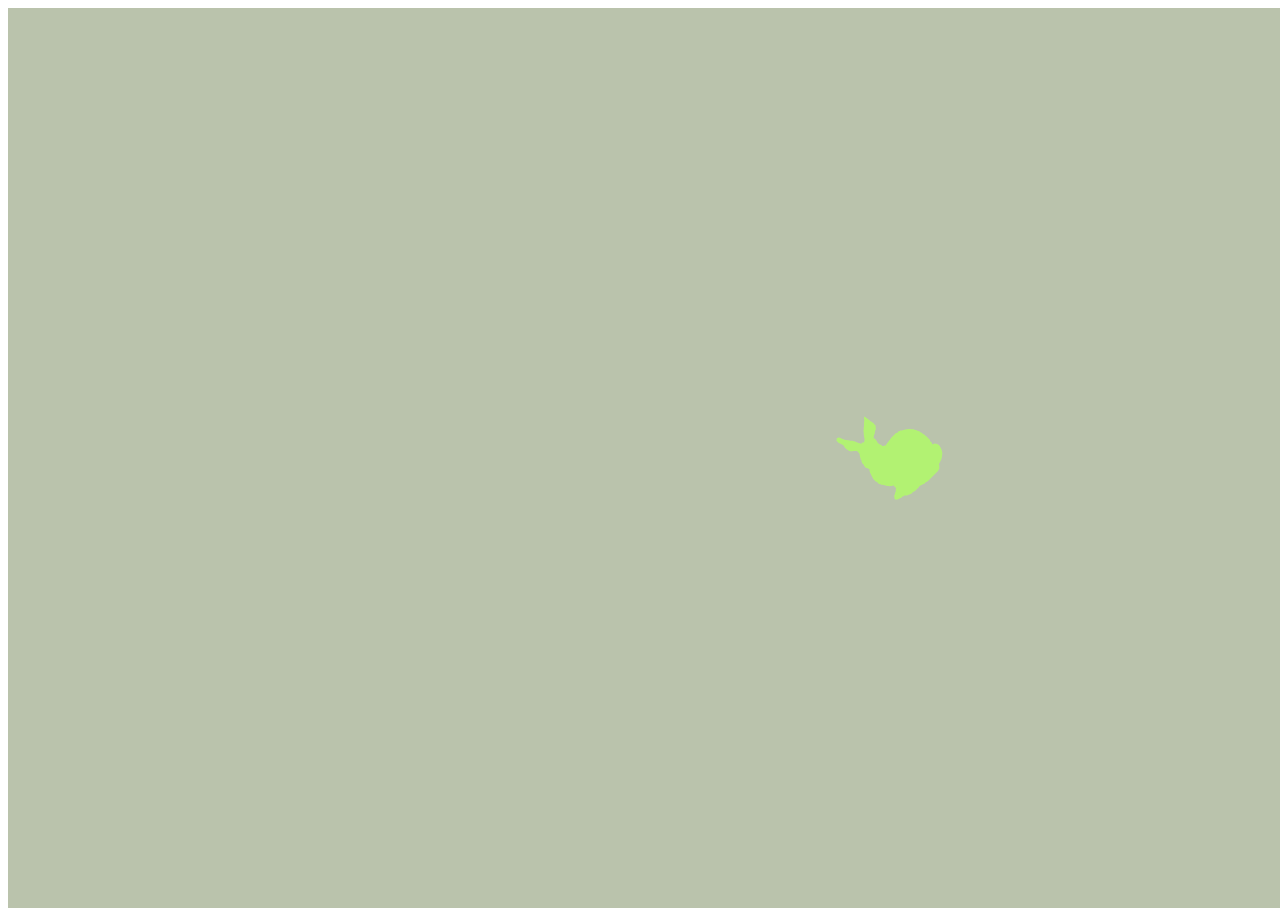
==== Lab1/Lab1b/index.html @ 3d0357de "parser now supports shading" ====
<!DOCTYPE html>
<html lang="en">

<head>
    <meta charset="utf-8">
    <title>WegGL Example</title>

    <script type="text/javascript" src="gl-matrix-min.js"></script>
    <script type="text/javascript" src="globals.js"></script>
    <script type="text/javascript" src="ShaderProgram.js"></script>
    <script type="text/javascript" src="main.js"></script>
    <script type="text/javascript" src="Shape.js"></script>
    <script type="text/javascript" src="ShapeCreation.js"></script>
    <script type="text/javascript" src="objectParser.js"></script>
    <script type="text/javascript" src="helpers.js"></script>    
    <script id="v-shader-nolight" type="x-shader/x-vertex">
        precision mediump float;

        attribute vec4 vertexPosition; 
        attribute vec4 vertexColor;   

        uniform mat4 modelViewMatrix;
        uniform mat4 projectionMatrix;

        varying vec4 fragmentColor;    

        void main() {
            gl_Position = projectionMatrix * modelViewMatrix * vertexPosition; 
            fragmentColor = vertexColor; 
        }
    </script>
    <script id="v-shader" type="x-shader/x-vertex">
        precision mediump float;

        attribute vec4 vertexPosition; 
        attribute vec4 vertexColor;    
        attribute vec3 vertexNormal;

        uniform mat4 modelViewMatrix;
        uniform mat4 viewMatrix;
        uniform mat4 projectionMatrix;
        uniform mat3 normalMatrix;

        varying vec4 fragmentColor;    

        void main() {
            // Transform light position to view space
            vec4 lightPosition = viewMatrix * vec4(0.0, 0.0, 3.0, 1.0);
            // Transform vertex position to view space
            vec4 viewPosition = modelViewMatrix * vertexPosition;

            // Calculate and normalize light vector
            vec3 lightVector = normalize(lightPosition.xyz - viewPosition.xyz);
            // Transform and normalize the normal
            vec3 transformedNormal = normalize(normalMatrix * vertexNormal);

            // Calculate light intensity
            // This can be negative, so just make negative values 0
            float lightIntensity = max(dot(lightVector, transformedNormal), 0.0);

            gl_Position = projectionMatrix * viewPosition; 
            // Multiply vertex color with lightIntensity
            fragmentColor = vertexColor * lightIntensity;
            // set alpha value to 1 again
            fragmentColor.a = 1.0; 
        }
    </script>
    <script id="f-shader" type="x-shader/x-fragment">
        precision mediump float;

        varying vec4 fragmentColor;

        void main() {
            gl_FragColor = fragmentColor;
        }
    </script>
</head>

<body>
    <canvas id="canvas" width="1800" height="900"></canvas>
</body>

</html>
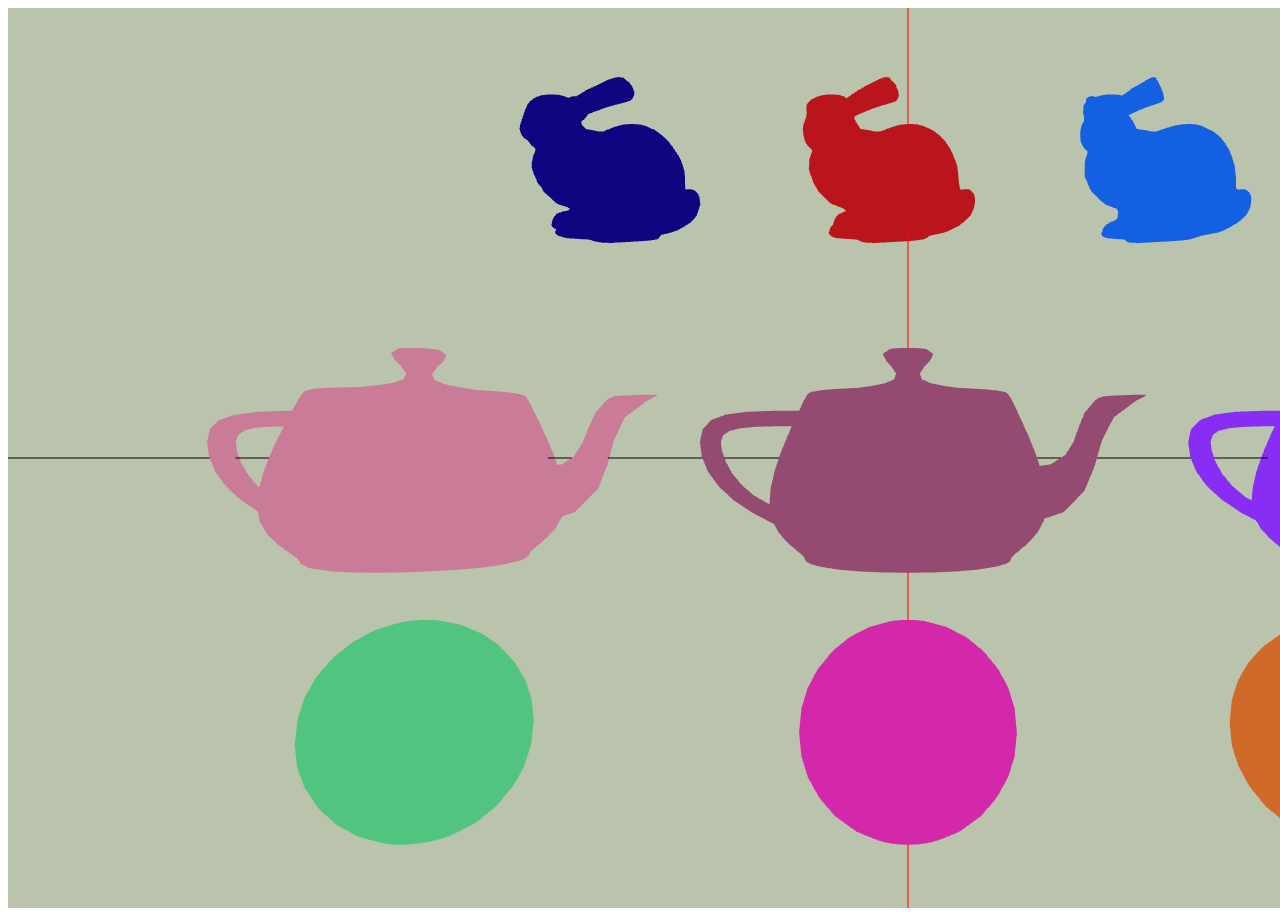
==== commit df12a240: "setting up scene" ====
--- a/Lab1/Lab1b/index.html
+++ b/Lab1/Lab1b/index.html
@@ -10,6 +10,7 @@
     <script type="text/javascript" src="ShaderProgram.js"></script>
     <script type="text/javascript" src="main.js"></script>
     <script type="text/javascript" src="Shape.js"></script>
+    <script type="text/javascript" src="CoordinateSystem.js"></script>
     <script type="text/javascript" src="ShapeCreation.js"></script>
     <script type="text/javascript" src="objectParser.js"></script>
     <script type="text/javascript" src="helpers.js"></script>    
@@ -29,7 +30,7 @@
             fragmentColor = vertexColor; 
         }
     </script>
-    <script id="v-shader" type="x-shader/x-vertex">
+    <script id="v-gouraudDiffuse" type="x-shader/x-vertex">
         precision mediump float;
 
         attribute vec4 vertexPosition; 
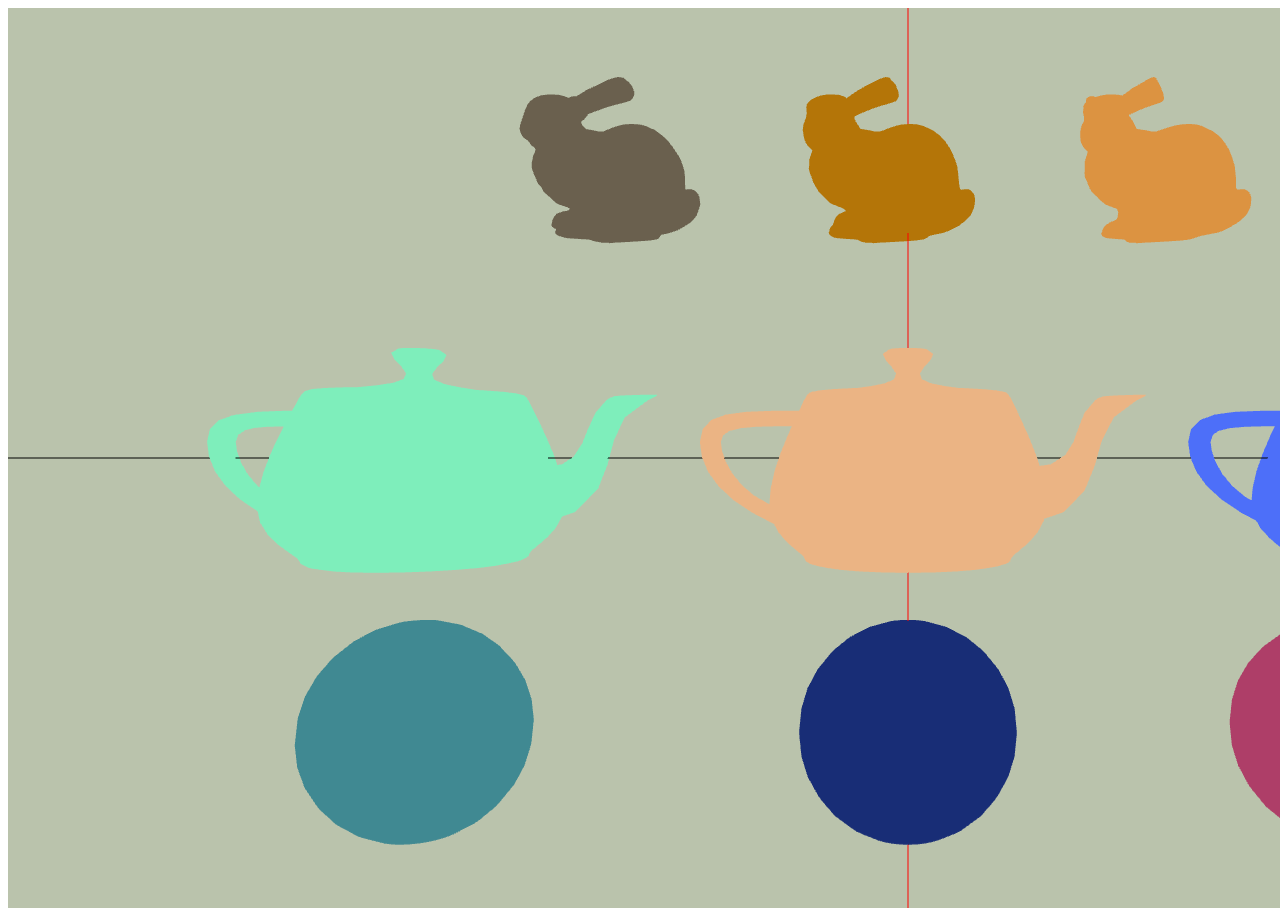
==== commit b20be592: "smooth shading works now" ====
--- a/Lab1/Lab1b/index.html
+++ b/Lab1/Lab1b/index.html
@@ -38,20 +38,19 @@
         attribute vec3 vertexNormal;
 
         uniform mat4 modelViewMatrix;
-        uniform mat4 viewMatrix;
         uniform mat4 projectionMatrix;
         uniform mat3 normalMatrix;
+
+        uniform vec4 lightViewPosition;
 
         varying vec4 fragmentColor;    
 
         void main() {
-            // Transform light position to view space
-            vec4 lightPosition = viewMatrix * vec4(0.0, 0.0, 3.0, 1.0);
             // Transform vertex position to view space
             vec4 viewPosition = modelViewMatrix * vertexPosition;
 
             // Calculate and normalize light vector
-            vec3 lightVector = normalize(lightPosition.xyz - viewPosition.xyz);
+            vec3 lightVector = normalize(lightViewPosition.xyz - viewPosition.xyz);
             // Transform and normalize the normal
             vec3 transformedNormal = normalize(normalMatrix * vertexNormal);
 
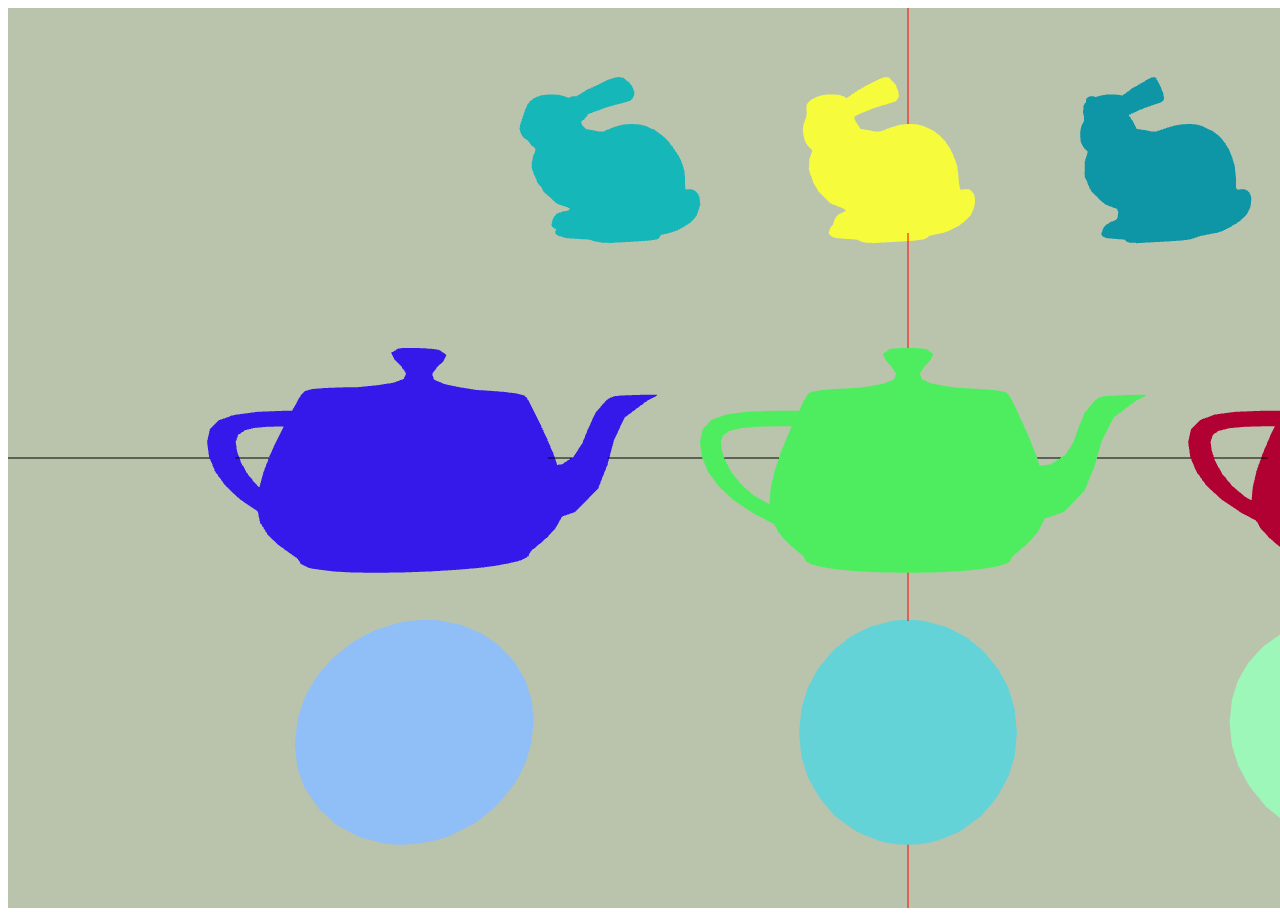
==== commit f5da4b74: "finished gouraud specular shading" ====
--- a/Lab1/Lab1b/index.html
+++ b/Lab1/Lab1b/index.html
@@ -74,6 +74,55 @@
             gl_FragColor = fragmentColor;
         }
     </script>
+    <script id="v-gouraudSpecular" type="x-shader/x-vertex">
+        precision mediump float;
+    
+        attribute vec4 vertexPosition; 
+        attribute vec4 vertexColor;    
+        attribute vec3 vertexNormal;
+    
+        uniform mat4 modelViewMatrix;
+        uniform mat4 projectionMatrix;
+        uniform mat3 normalMatrix;
+    
+        uniform vec4 lightViewPosition;
+    
+        varying vec4 fragmentColor;    
+    
+        void main() {
+            // Transform vertex position to view space
+            vec4 viewPosition = modelViewMatrix * vertexPosition;
+    
+            // Calculate and normalize light vector
+            vec3 lightVector = normalize(lightViewPosition.xyz - viewPosition.xyz);
+            
+            // Transform and normalize the normal
+            vec3 transformedNormal = normalize(normalMatrix * vertexNormal);
+    
+            // Calculate light intensity 
+            // This can be negative, so just make negative values 0
+            float diffuseIntensity = max(dot(lightVector, transformedNormal), 0.0);
+    
+            // Calculate view direction
+            vec3 viewDirection = normalize(-viewPosition.xyz);
+            
+            // Calculate reflection vector for specular reflection
+            vec3 reflectionVector = reflect(-lightVector, transformedNormal);
+    
+            // Calculate specular intensity using the Phong model
+            float specularIntensity = pow(max(dot(reflectionVector, viewDirection), 0.0), 8.0); 
+            
+            float totalIntensity = diffuseIntensity + specularIntensity;
+    
+            gl_Position = projectionMatrix * viewPosition; 
+    
+            // Multiply vertex color with totalIntensity
+            fragmentColor = vertexColor * totalIntensity;
+    
+            // Set alpha value to 1 again
+            fragmentColor.a = 1.0; 
+        }
+    </script>
 </head>
 
 <body>
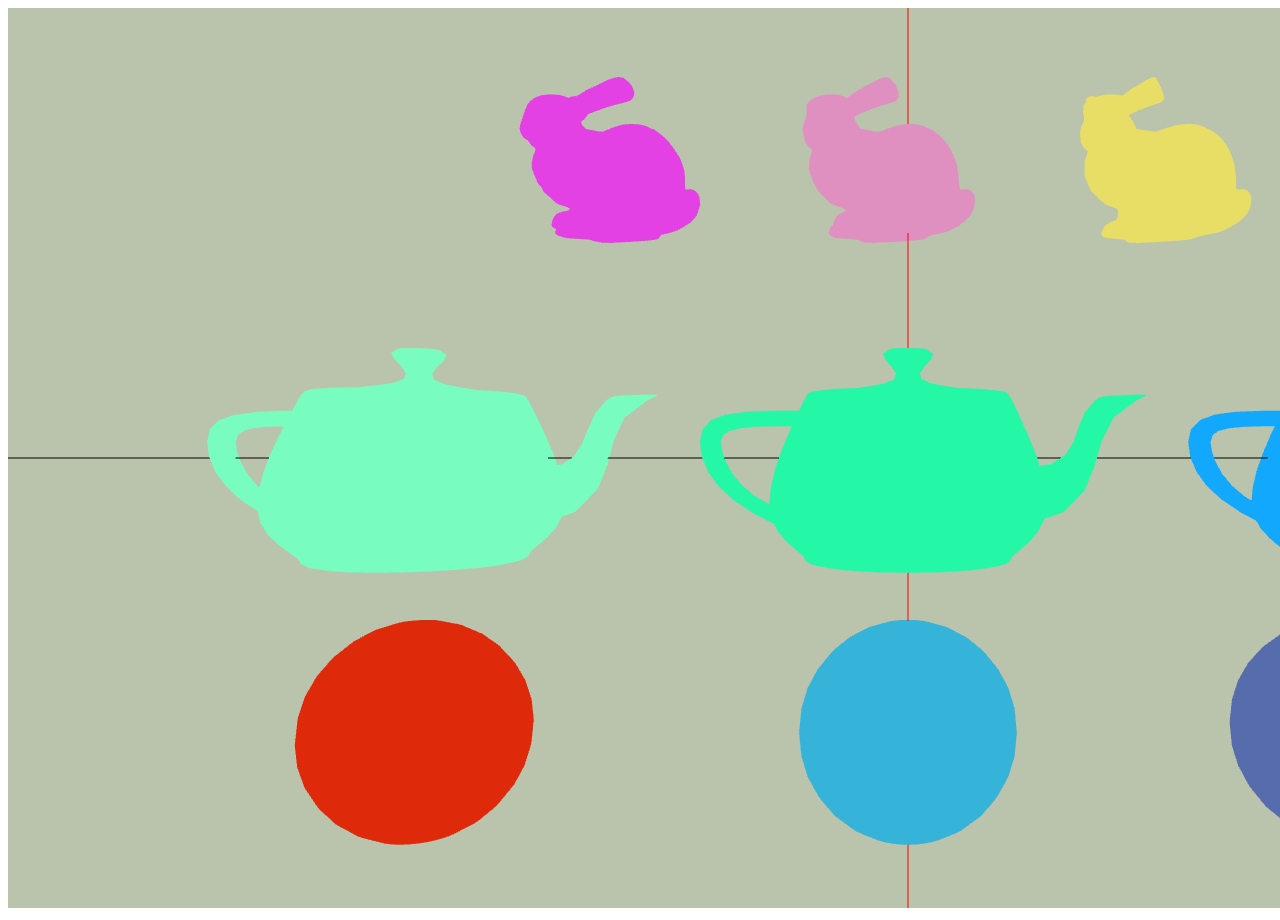
==== commit a7bf91aa: "first draft of shaders done" ====
--- a/Lab1/Lab1b/index.html
+++ b/Lab1/Lab1b/index.html
@@ -123,6 +123,91 @@
             fragmentColor.a = 1.0; 
         }
     </script>
+    <script id="v-phong" type="x-shader/x-vertex">
+        precision mediump float;
+    
+        attribute vec4 vertexPosition; 
+        attribute vec4 vertexColor;    
+        attribute vec3 vertexNormal;
+    
+        uniform mat4 modelViewMatrix;
+        uniform mat4 projectionMatrix;
+        uniform mat3 normalMatrix;
+
+        varying vec4 vColor;    
+        varying vec3 vNormal;
+        varying vec3 vViewDir;
+    
+        void main() {
+            // Transform vertex position to view space
+            vec4 viewPosition = modelViewMatrix * vertexPosition;
+            
+            vNormal = normalize(normalMatrix * vertexNormal);
+            vViewDir = normalize(-viewPosition.xyz);
+            
+            gl_Position = projectionMatrix * viewPosition; 
+            vColor = vertexColor;
+        }
+    </script>
+    <script id="f-phong-diffuse" type="x-shader/x-fragment">
+        precision mediump float;
+    
+        varying vec4 vColor;    
+        varying vec3 vNormal;
+        varying vec3 vViewDir;
+    
+        uniform vec4 lightViewPosition;
+        uniform vec3 lightColor;
+    
+        void main() {
+            vec3 lightVector = normalize(lightViewPosition.xyz - gl_FragCoord.xyz);
+    
+            // Diffuse reflection
+            float diffuseComponent = max(dot(lightVector, vNormal), 0.0);
+            //ambient lighting
+            float ambientComponent = 1.0;
+            //total lighting
+            float lightIntensity = ambientComponent + diffuseComponent;
+
+            // Final color
+            vec3 result = vColor.xyz * (lightIntensity);
+    
+            gl_FragColor = vec4(result, vColor.a);
+        }
+    </script>
+    <script id="f-phong-specular" type="x-shader/x-fragment">
+        precision mediump float;
+    
+        varying vec4 vColor;    
+        varying vec3 vNormal;
+        varying vec3 vViewDir;
+    
+        uniform vec4 lightViewPosition;
+        uniform vec3 lightColor;
+    
+        void main() {
+            vec3 lightDir = normalize(lightViewPosition.xyz - gl_FragCoord.xyz);
+            vec3 normal = normalize(vNormal);
+            vec3 viewDirection = normalize(vViewDir);
+
+            float ambient = 1.0;
+    
+            // Diffuse reflection
+            float diffuseIntensity = max(dot(normal, lightDir), 0.0);
+    
+            // Specular reflection
+            vec3 reflectDir = reflect(-lightDir, normal);
+            float specularIntensity = pow(max(dot(reflectDir, viewDirection), 0.0), 8.0);
+    
+            // Combine diffuse and specular contributions
+            float totalIntensity = ambient + diffuseIntensity + specularIntensity;;
+    
+            // Final color
+            vec3 result = vColor.xyz * totalIntensity;
+    
+            gl_FragColor = vec4(result, vColor.a);
+        }
+    </script>
 </head>
 
 <body>
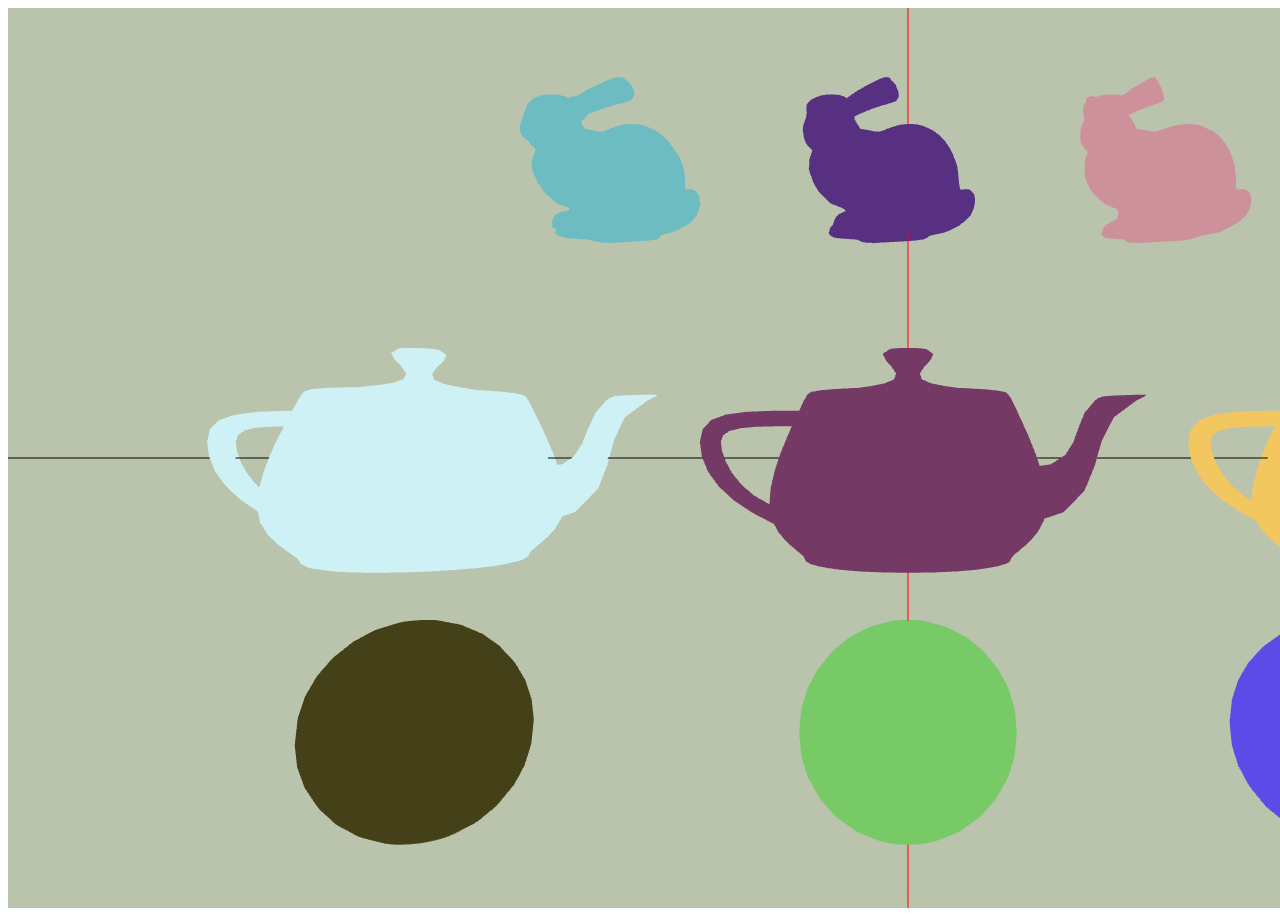
==== commit 9e2b2d11: "shaders almost done" ====
--- a/Lab1/Lab1b/index.html
+++ b/Lab1/Lab1b/index.html
@@ -74,6 +74,95 @@
             gl_FragColor = fragmentColor;
         }
     </script>
+    
+    <script id="v-phong" type="x-shader/x-vertex">
+        precision mediump float;
+    
+        attribute vec4 vertexPosition; 
+        attribute vec4 vertexColor;    
+        attribute vec3 vertexNormal;
+    
+        uniform mat4 modelViewMatrix;
+        uniform mat4 projectionMatrix;
+        uniform mat3 normalMatrix;
+
+        uniform vec4 lightViewPosition;
+
+        varying vec4 vColor;    
+        varying vec3 transformedNormal;
+        varying vec3 vViewDir;
+        varying vec3 lightVector;
+    
+        void main() {
+            // Transform vertex position to view space
+            vec4 viewPosition = modelViewMatrix * vertexPosition;
+            
+            transformedNormal = normalize(normalMatrix * vertexNormal);
+            vViewDir = normalize(-viewPosition.xyz);
+            
+            gl_Position = projectionMatrix * viewPosition; 
+            vColor = vertexColor;
+
+            lightVector = normalize(lightViewPosition.xyz - viewPosition.xyz);;
+        }
+    </script>
+    <script id="f-phong-diffuse" type="x-shader/x-fragment">
+        precision mediump float;
+    
+        varying vec4 vColor;    
+        varying vec3 transformedNormal;
+        varying vec3 vViewDir;
+    
+        varying vec3 lightVector;
+
+        uniform vec3 lightColor;
+    
+        void main() {
+            
+    
+            // Diffuse reflection
+            float diffuseComponent = max(dot(lightVector, transformedNormal), 0.0);
+            //ambient lighting
+            float ambientComponent = 0.5;
+            //total lighting
+            float lightIntensity = diffuseComponent;
+
+            // Final color
+            vec3 result = vColor.xyz * (lightIntensity);
+    
+            gl_FragColor = vec4(result, vColor.a);
+        }
+    </script>
+    <script id="f-phong-specular" type="x-shader/x-fragment">
+        precision mediump float;
+    
+        varying vec4 vColor;    
+        varying vec3 transformedNormal;
+        varying vec3 vViewDir;
+
+        varying vec3 lightVector;
+    
+        uniform vec3 lightColor;
+    
+        void main() {
+            float ambient = 1.0;
+    
+            // Diffuse reflection
+            float diffuseIntensity = max(dot(lightVector, transformedNormal), 0.0);
+    
+            // Specular reflection
+            vec3 reflectDir = reflect(-lightVector, transformedNormal);
+            float specularIntensity = pow(max(dot(reflectDir, vViewDir), 0.0), 8.0);
+    
+            // Combine diffuse and specular contributions
+            float totalIntensity = ambient + diffuseIntensity + specularIntensity;
+    
+            // Final color
+            vec3 result = vColor.xyz * totalIntensity;
+    
+            gl_FragColor = vec4(result, vColor.a);
+        }
+    </script>
     <script id="v-gouraudSpecular" type="x-shader/x-vertex">
         precision mediump float;
     
@@ -102,6 +191,8 @@
             // Calculate light intensity 
             // This can be negative, so just make negative values 0
             float diffuseIntensity = max(dot(lightVector, transformedNormal), 0.0);
+
+            float ambient = 1.0;
     
             // Calculate view direction
             vec3 viewDirection = normalize(-viewPosition.xyz);
@@ -112,7 +203,7 @@
             // Calculate specular intensity using the Phong model
             float specularIntensity = pow(max(dot(reflectionVector, viewDirection), 0.0), 8.0); 
             
-            float totalIntensity = diffuseIntensity + specularIntensity;
+            float totalIntensity =  diffuseIntensity + specularIntensity;
     
             gl_Position = projectionMatrix * viewPosition; 
     
@@ -123,91 +214,7 @@
             fragmentColor.a = 1.0; 
         }
     </script>
-    <script id="v-phong" type="x-shader/x-vertex">
-        precision mediump float;
-    
-        attribute vec4 vertexPosition; 
-        attribute vec4 vertexColor;    
-        attribute vec3 vertexNormal;
-    
-        uniform mat4 modelViewMatrix;
-        uniform mat4 projectionMatrix;
-        uniform mat3 normalMatrix;
-
-        varying vec4 vColor;    
-        varying vec3 vNormal;
-        varying vec3 vViewDir;
-    
-        void main() {
-            // Transform vertex position to view space
-            vec4 viewPosition = modelViewMatrix * vertexPosition;
-            
-            vNormal = normalize(normalMatrix * vertexNormal);
-            vViewDir = normalize(-viewPosition.xyz);
-            
-            gl_Position = projectionMatrix * viewPosition; 
-            vColor = vertexColor;
-        }
-    </script>
-    <script id="f-phong-diffuse" type="x-shader/x-fragment">
-        precision mediump float;
-    
-        varying vec4 vColor;    
-        varying vec3 vNormal;
-        varying vec3 vViewDir;
-    
-        uniform vec4 lightViewPosition;
-        uniform vec3 lightColor;
-    
-        void main() {
-            vec3 lightVector = normalize(lightViewPosition.xyz - gl_FragCoord.xyz);
-    
-            // Diffuse reflection
-            float diffuseComponent = max(dot(lightVector, vNormal), 0.0);
-            //ambient lighting
-            float ambientComponent = 1.0;
-            //total lighting
-            float lightIntensity = ambientComponent + diffuseComponent;
-
-            // Final color
-            vec3 result = vColor.xyz * (lightIntensity);
-    
-            gl_FragColor = vec4(result, vColor.a);
-        }
-    </script>
-    <script id="f-phong-specular" type="x-shader/x-fragment">
-        precision mediump float;
-    
-        varying vec4 vColor;    
-        varying vec3 vNormal;
-        varying vec3 vViewDir;
-    
-        uniform vec4 lightViewPosition;
-        uniform vec3 lightColor;
-    
-        void main() {
-            vec3 lightDir = normalize(lightViewPosition.xyz - gl_FragCoord.xyz);
-            vec3 normal = normalize(vNormal);
-            vec3 viewDirection = normalize(vViewDir);
-
-            float ambient = 1.0;
-    
-            // Diffuse reflection
-            float diffuseIntensity = max(dot(normal, lightDir), 0.0);
-    
-            // Specular reflection
-            vec3 reflectDir = reflect(-lightDir, normal);
-            float specularIntensity = pow(max(dot(reflectDir, viewDirection), 0.0), 8.0);
-    
-            // Combine diffuse and specular contributions
-            float totalIntensity = ambient + diffuseIntensity + specularIntensity;;
-    
-            // Final color
-            vec3 result = vColor.xyz * totalIntensity;
-    
-            gl_FragColor = vec4(result, vColor.a);
-        }
-    </script>
+    
 </head>
 
 <body>
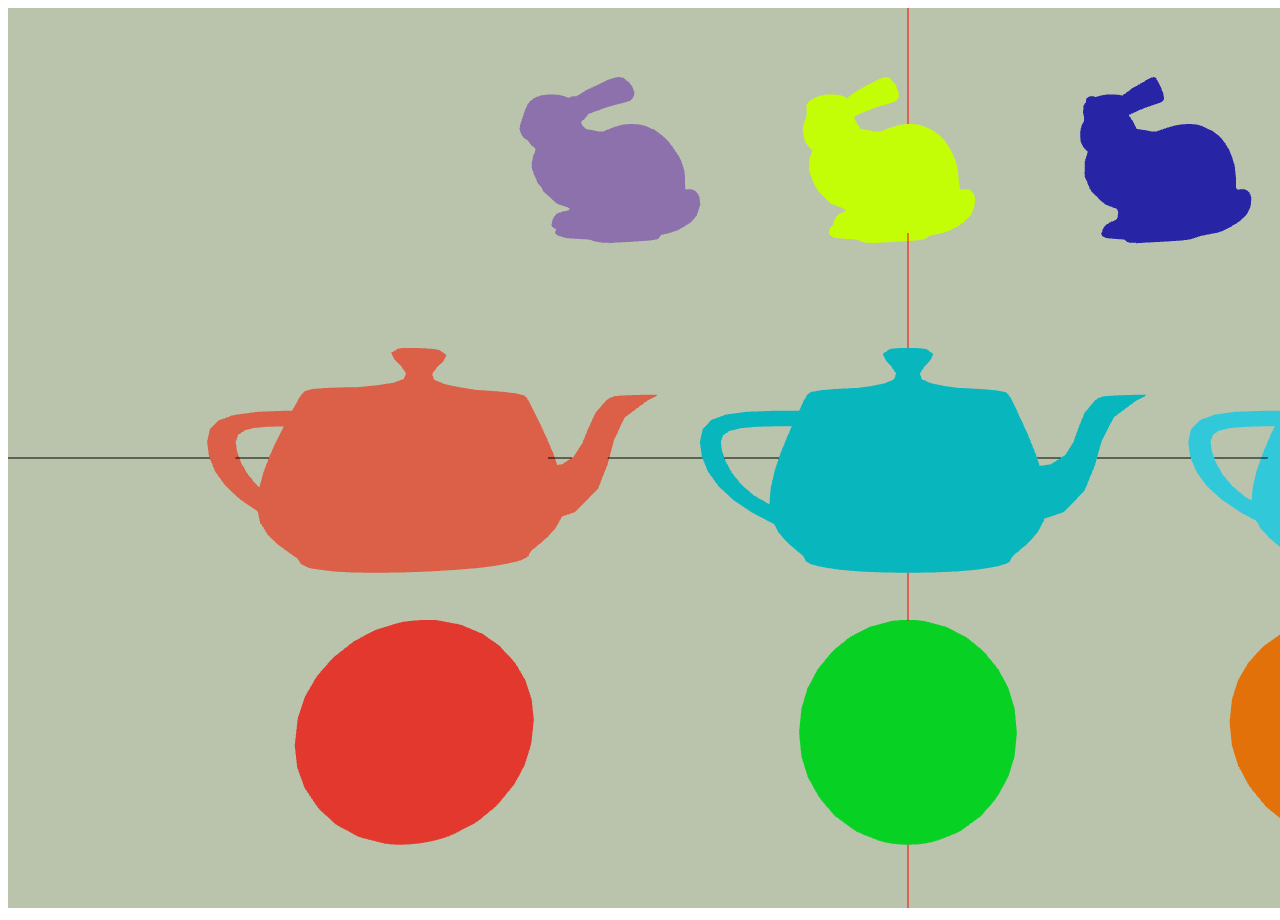
==== commit b25d0a29: "shaders done" ====
--- a/Lab1/Lab1b/index.html
+++ b/Lab1/Lab1b/index.html
@@ -90,7 +90,7 @@
 
         varying vec4 vColor;    
         varying vec3 transformedNormal;
-        varying vec3 vViewDir;
+        varying vec3 viewDirection;
         varying vec3 lightVector;
     
         void main() {
@@ -98,7 +98,7 @@
             vec4 viewPosition = modelViewMatrix * vertexPosition;
             
             transformedNormal = normalize(normalMatrix * vertexNormal);
-            vViewDir = normalize(-viewPosition.xyz);
+            viewDirection = normalize(-viewPosition.xyz);
             
             gl_Position = projectionMatrix * viewPosition; 
             vColor = vertexColor;
@@ -111,7 +111,6 @@
     
         varying vec4 vColor;    
         varying vec3 transformedNormal;
-        varying vec3 vViewDir;
     
         varying vec3 lightVector;
 
@@ -123,12 +122,9 @@
             // Diffuse reflection
             float diffuseComponent = max(dot(lightVector, transformedNormal), 0.0);
             //ambient lighting
-            float ambientComponent = 0.5;
-            //total lighting
-            float lightIntensity = diffuseComponent;
-
+            
             // Final color
-            vec3 result = vColor.xyz * (lightIntensity);
+            vec3 result = vColor.xyz * (diffuseComponent);
     
             gl_FragColor = vec4(result, vColor.a);
         }
@@ -138,7 +134,7 @@
     
         varying vec4 vColor;    
         varying vec3 transformedNormal;
-        varying vec3 vViewDir;
+        varying vec3 viewDirection;
 
         varying vec3 lightVector;
     
@@ -148,14 +144,14 @@
             float ambient = 1.0;
     
             // Diffuse reflection
-            float diffuseIntensity = max(dot(lightVector, transformedNormal), 0.0);
+            float diffuseIntensity = max(dot(normalize(lightVector), normalize(transformedNormal)), 0.0);
     
             // Specular reflection
-            vec3 reflectDir = reflect(-lightVector, transformedNormal);
-            float specularIntensity = pow(max(dot(reflectDir, vViewDir), 0.0), 8.0);
+            vec3 reflectionVector = reflect(-normalize(lightVector), normalize(transformedNormal));
+            float specularIntensity = pow(max(dot(reflectionVector, viewDirection), 0.0), 8.0);
     
             // Combine diffuse and specular contributions
-            float totalIntensity = ambient + diffuseIntensity + specularIntensity;
+            float totalIntensity = 0.2 + diffuseIntensity + specularIntensity;
     
             // Final color
             vec3 result = vColor.xyz * totalIntensity;
@@ -203,7 +199,7 @@
             // Calculate specular intensity using the Phong model
             float specularIntensity = pow(max(dot(reflectionVector, viewDirection), 0.0), 8.0); 
             
-            float totalIntensity =  diffuseIntensity + specularIntensity;
+            float totalIntensity =  0.2 + diffuseIntensity + specularIntensity;
     
             gl_Position = projectionMatrix * viewPosition; 
     
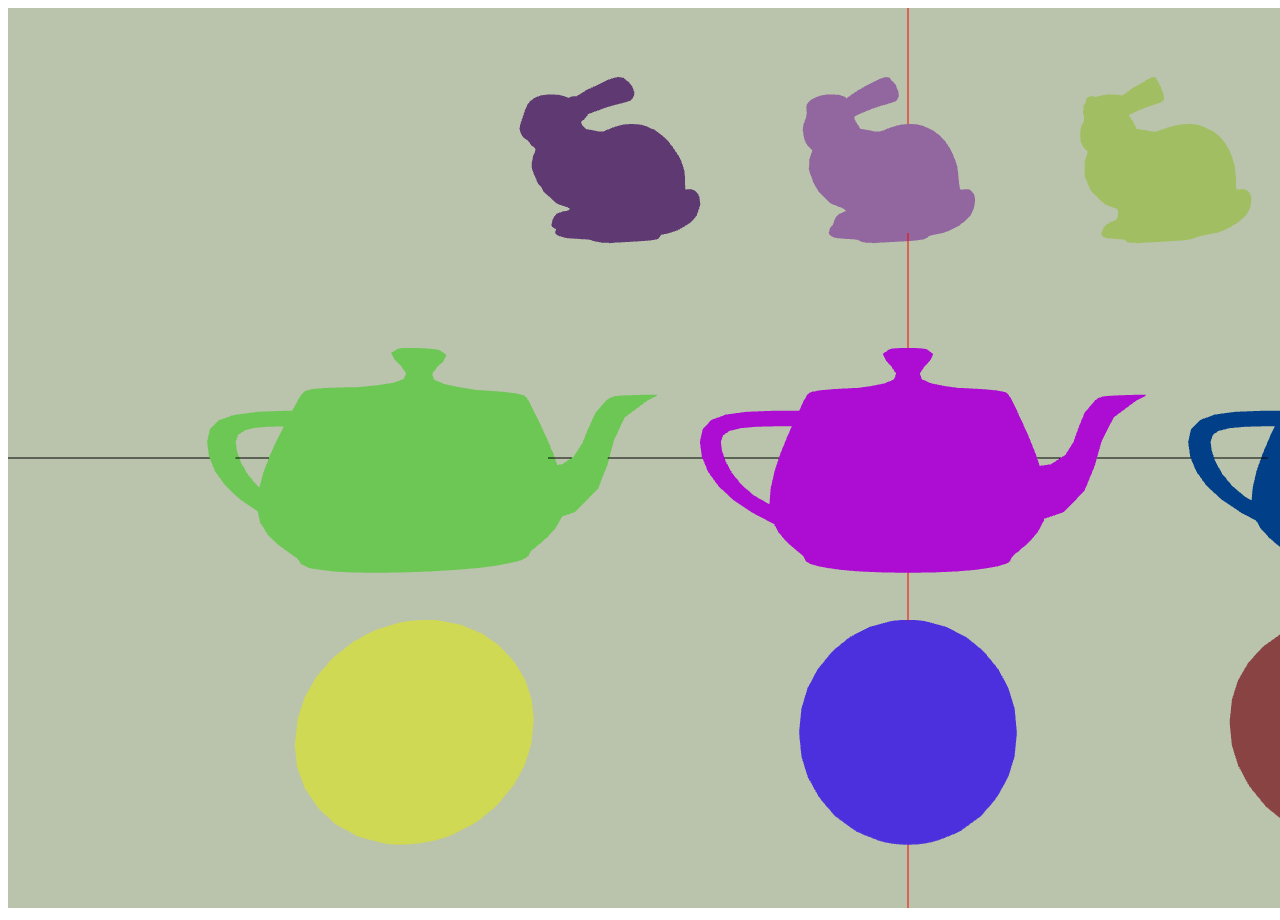
==== commit d745afe0: "fixed object creation" ====
--- a/Lab1/Lab1b/index.html
+++ b/Lab1/Lab1b/index.html
@@ -30,6 +30,15 @@
             fragmentColor = vertexColor; 
         }
     </script>
+    <script id="f-shader" type="x-shader/x-fragment">
+        precision mediump float;
+
+        varying vec4 fragmentColor;
+
+        void main() {
+            gl_FragColor = fragmentColor;
+        }
+    </script>
     <script id="v-gouraudDiffuse" type="x-shader/x-vertex">
         precision mediump float;
 
@@ -65,15 +74,7 @@
             fragmentColor.a = 1.0; 
         }
     </script>
-    <script id="f-shader" type="x-shader/x-fragment">
-        precision mediump float;
-
-        varying vec4 fragmentColor;
-
-        void main() {
-            gl_FragColor = fragmentColor;
-        }
-    </script>
+    
     
     <script id="v-phong" type="x-shader/x-vertex">
         precision mediump float;
@@ -97,7 +98,7 @@
             // Transform vertex position to view space
             vec4 viewPosition = modelViewMatrix * vertexPosition;
             
-            transformedNormal = normalize(normalMatrix * vertexNormal);
+            transformedNormal = normalize(normalMatrix * normalize(vertexNormal));
             viewDirection = normalize(-viewPosition.xyz);
             
             gl_Position = projectionMatrix * viewPosition; 
@@ -121,7 +122,6 @@
     
             // Diffuse reflection
             float diffuseComponent = max(dot(lightVector, transformedNormal), 0.0);
-            //ambient lighting
             
             // Final color
             vec3 result = vColor.xyz * (diffuseComponent);
@@ -148,7 +148,7 @@
     
             // Specular reflection
             vec3 reflectionVector = reflect(-normalize(lightVector), normalize(transformedNormal));
-            float specularIntensity = pow(max(dot(reflectionVector, viewDirection), 0.0), 8.0);
+            float specularIntensity = pow(max(dot(reflectionVector, viewDirection), 0.0), 60.0);
     
             // Combine diffuse and specular contributions
             float totalIntensity = 0.2 + diffuseIntensity + specularIntensity;
@@ -182,31 +182,23 @@
             vec3 lightVector = normalize(lightViewPosition.xyz - viewPosition.xyz);
             
             // Transform and normalize the normal
-            vec3 transformedNormal = normalize(normalMatrix * vertexNormal);
+            vec3 transformedNormal = normalize(normalMatrix * normalize(vertexNormal));
     
             // Calculate light intensity 
             // This can be negative, so just make negative values 0
             float diffuseIntensity = max(dot(lightVector, transformedNormal), 0.0);
 
-            float ambient = 1.0;
-    
-            // Calculate view direction
             vec3 viewDirection = normalize(-viewPosition.xyz);
-            
-            // Calculate reflection vector for specular reflection
+
             vec3 reflectionVector = reflect(-lightVector, transformedNormal);
-    
-            // Calculate specular intensity using the Phong model
             float specularIntensity = pow(max(dot(reflectionVector, viewDirection), 0.0), 8.0); 
             
             float totalIntensity =  0.2 + diffuseIntensity + specularIntensity;
     
             gl_Position = projectionMatrix * viewPosition; 
     
-            // Multiply vertex color with totalIntensity
             fragmentColor = vertexColor * totalIntensity;
-    
-            // Set alpha value to 1 again
+
             fragmentColor.a = 1.0; 
         }
     </script>
